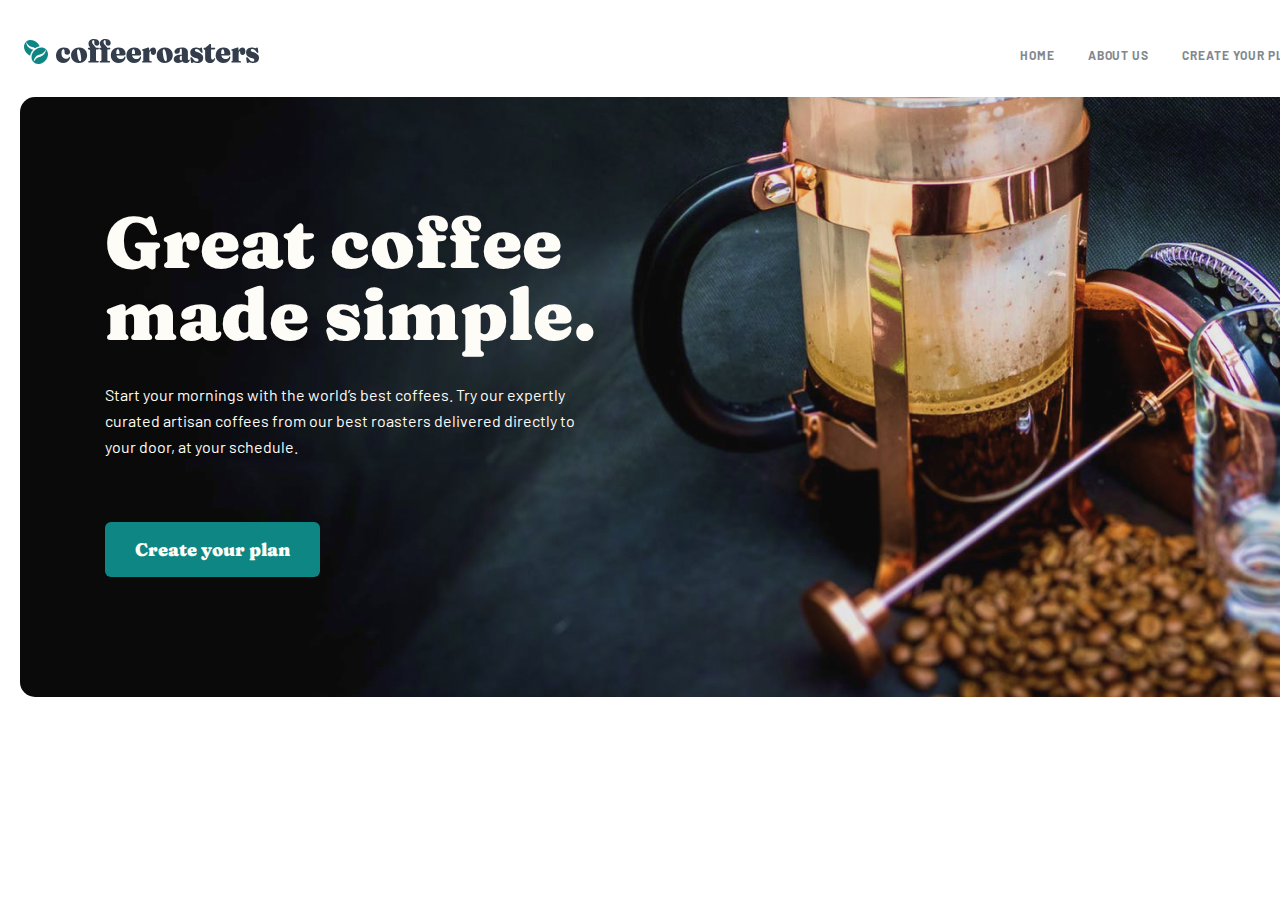
==== index.html @ bad4dcac "Initial" ====
<!DOCTYPE html>
<html lang="en">
<head>
    <meta charset="UTF-8">
    <meta name="viewport" content="width=device-width, initial-scale=1.0">
    <link rel="stylesheet" href="./css/main.css">
    <title>scss</title>
</head>
<body>
    <header>
        <div class="container">
            <div class="site-header">
                <div class="header-logo">
                    <a href="/">
                        <img src="./images/logo.svg" alt="logo">
                    </a>
                </div>
                <div class="navbar">
                    <ul class="navbar-list">
                        <li class="navbar-item">
                            <a class="navbar-link" href="#">HOME</a>
                        </li>
                        <li class="navbar-item">
                            <a class="navbar-link" href="#">ABOUT US</a>
                        </li>
                        <li class="navbar-item">
                            <a class="navbar-link" href="#">Create your plan</a>
                        </li>
                    </ul>
                </div>
            </div>
        </div>
    </header>
    <main>
        <section class="hero-section">
            <div class="container">
                <div class="hero-bg">
                    <div class="hero-content">
                        <h1>Great coffee <br>
                            made simple.</h1>
                        <p class="hero-text">Start your mornings with the world’s best coffees. Try our expertly curated artisan coffees from our best roasters delivered directly to your door, at your schedule.</p>
                        <a class="hero-link" href="#">Create your plan</a>                        
                    </div>
                </div>
            </div>
        </section>
    </main>
</body>
</html>
---- css/main.css ----
* {
  margin: 0;
  padding: 0;
  text-decoration: none;
  list-style: none;
  box-sizing: border-box;
  transition: all 0.4s;
}

@font-face {
  font-family: "Fraunces";
  src: url("../fonts/FrauncesSoft-Black.woff") format("woff"), url("../fonts/FrauncesSoft-Black.woff2") format("woff2");
  font-weight: 900;
  font-style: normal;
  font-display: swap;
}
@font-face {
  font-family: "Barlow";
  src: url("../fonts/Barlow-Regular.woff") format("woff"), url("../fonts/Barlow-Regular.woff2") format("woff2");
  font-weight: normal;
  font-style: normal;
  font-display: swap;
}
@font-face {
  font-family: "Barlow";
  src: url("../fonts/Barlow-Bold.woff") format("woff"), url("../fonts/Barlow-Bold.woff2") format("woff2");
  font-weight: bold;
  font-style: normal;
  font-display: swap;
}
body {
  font-family: "Fraunces", serif;
  font-family: "Barlow", sans-serif;
}

.visually-hidden {
  position: absolute;
  width: 1px;
  height: 1px;
  margin: -1px;
  border: 0;
  padding: 0;
  white-space: nowrap;
  -webkit-clip-path: inset(100%);
          clip-path: inset(100%);
  clip: rect(0 0 0 0);
  overflow: hidden;
}

.container {
  width: 1400px;
  margin: 0 auto;
  padding: 0 20px;
}

.site-header {
  margin-top: 30px;
  display: inline-flex;
  padding: 9px 0px 30px 4px;
  justify-content: flex-end;
  align-items: center;
  gap: 761px;
}

.navbar-list {
  display: flex;
  justify-content: center;
  align-items: flex-start;
  gap: 33px;
}

.navbar-link {
  color: #83888F;
  font-size: 12px;
  font-style: normal;
  font-weight: 700;
  line-height: 15px; /* 125% */
  letter-spacing: 0.923px;
  text-transform: uppercase;
}

.hero-bg {
  padding: 117px 0 117px 85px;
  background-image: url(../images/hero-img.jpg);
  background-repeat: no-repeat;
  background-size: cover;
  width: 1280px;
  height: 600px;
  border-radius: 15px;
}

.hero-content {
  display: flex;
  width: 493px;
  height: 255px;
  flex-direction: column;
  justify-content: center;
  align-items: flex-start;
  gap: 32px;
  flex-shrink: 0;
}

h1 {
  padding-top: 100px;
  color: #FEFCF7;
  font-family: Fraunces, serif;
  font-size: 72px;
  font-style: normal;
  font-weight: 900;
  line-height: 72px;
}

.hero-text {
  padding-bottom: 30px;
  color: #FEFCF7;
  font-family: Barlow, sans-serif;
  font-size: 16px;
  font-style: normal;
  font-weight: 400;
  line-height: 26px;
}

.hero-link {
  display: inline-block;
  padding: 15px 30px;
  color: #FEFCF7;
  text-align: center;
  font-family: Fraunces, serif;
  font-size: 18px;
  font-style: normal;
  font-weight: 900;
  line-height: 25px;
  border-radius: 6px;
  background: #0E8784;
}/*# sourceMappingURL=main.css.map */
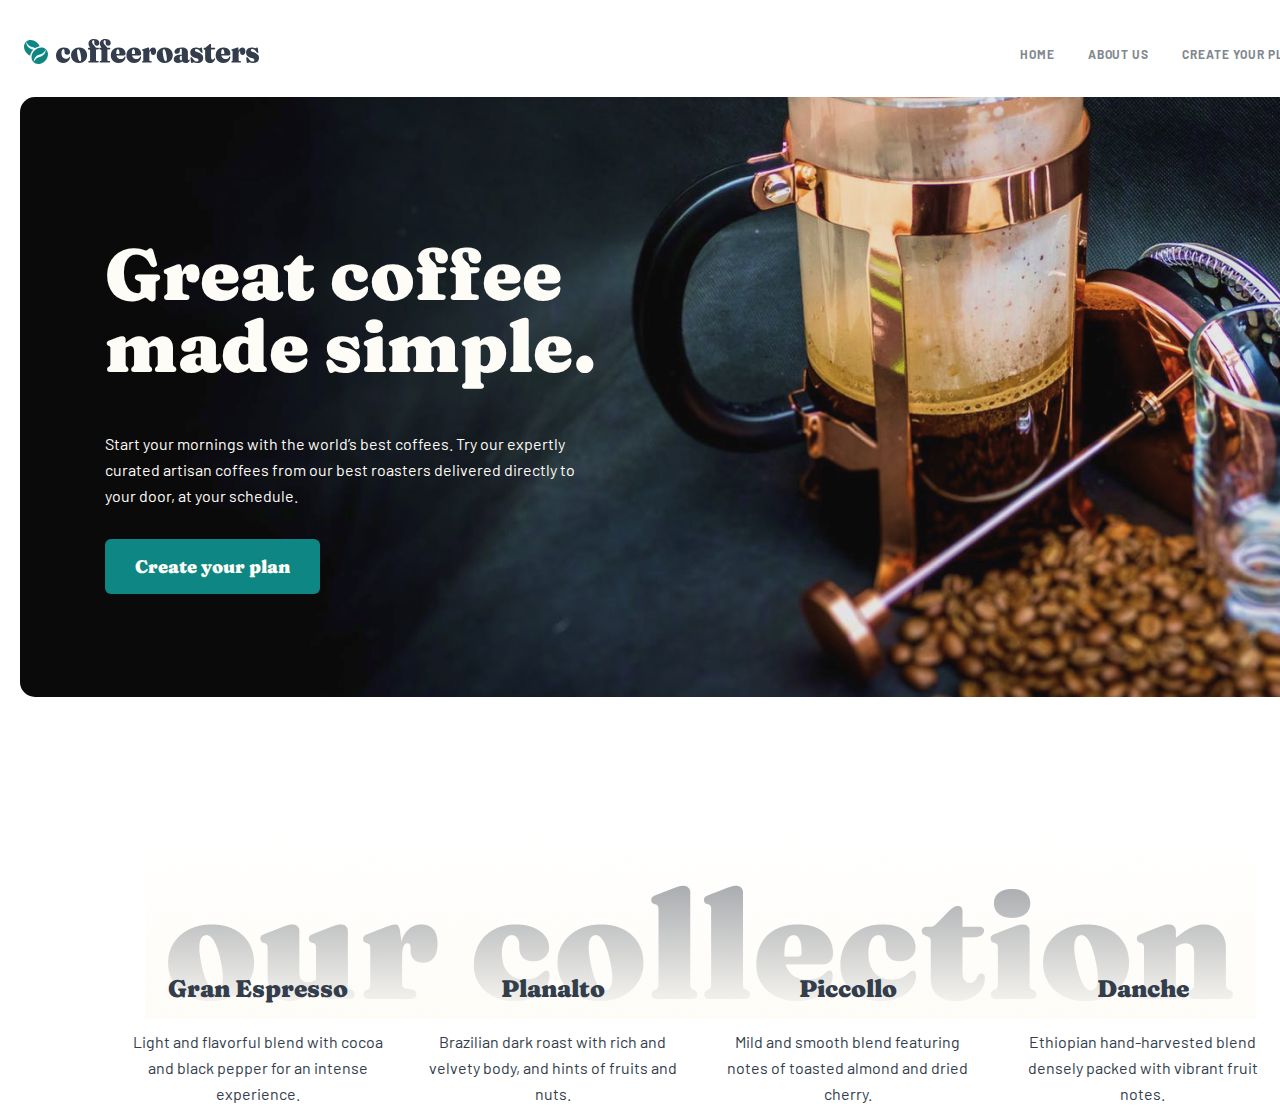
==== commit 5ddc6f2a: "add collection section" ====
--- a/index.html
+++ b/index.html
@@ -44,6 +44,42 @@
                 </div>
             </div>
         </section>
+        <section class="collection-section">
+            <div class="container">
+                <div class="collection-wrap">
+                    <ul class="collection-list">
+                        <li class="collection-item">
+                            <a class="collection-card1" href="#">
+                                <img src="./images/copy1.svg" alt="">
+                                <h3>Gran Espresso</h3>
+                                <p>Light and flavorful blend with cocoa and black pepper for an intense experience.</p>
+                            </a>
+                        </li>
+                        <li class="collection-item">
+                            <a class="collection-card1" href="#">
+                                <img src="./images/copy2.svg" alt="">
+                                <h3>Planalto</h3>
+                                <p>Brazilian dark roast with rich and velvety body, and hints of fruits and nuts.</p>
+                            </a>
+                        </li>
+                        <li class="collection-item">
+                            <a class="collection-card1" href="#">
+                                <img src="./images/copy3.svg" alt="">
+                                <h3>Piccollo</h3>
+                                <p>Mild and smooth blend featuring notes of toasted almond and dried cherry.</p>
+                            </a>
+                        </li>
+                        <li class="collection-item">
+                            <a class="collection-card1" href="#">
+                                <img src="./images/copy4.svg" alt="">
+                                <h3>Danche</h3>
+                                <p>Ethiopian hand-harvested blend densely packed with vibrant fruit notes.</p>
+                            </a>
+                        </li>
+                    </ul>
+                </div>
+            </div>
+        </section>
     </main>
 </body>
 </html>--- a/css/main.css
+++ b/css/main.css
@@ -1,135 +1 @@
-* {
-  margin: 0;
-  padding: 0;
-  text-decoration: none;
-  list-style: none;
-  box-sizing: border-box;
-  transition: all 0.4s;
-}
-
-@font-face {
-  font-family: "Fraunces";
-  src: url("../fonts/FrauncesSoft-Black.woff") format("woff"), url("../fonts/FrauncesSoft-Black.woff2") format("woff2");
-  font-weight: 900;
-  font-style: normal;
-  font-display: swap;
-}
-@font-face {
-  font-family: "Barlow";
-  src: url("../fonts/Barlow-Regular.woff") format("woff"), url("../fonts/Barlow-Regular.woff2") format("woff2");
-  font-weight: normal;
-  font-style: normal;
-  font-display: swap;
-}
-@font-face {
-  font-family: "Barlow";
-  src: url("../fonts/Barlow-Bold.woff") format("woff"), url("../fonts/Barlow-Bold.woff2") format("woff2");
-  font-weight: bold;
-  font-style: normal;
-  font-display: swap;
-}
-body {
-  font-family: "Fraunces", serif;
-  font-family: "Barlow", sans-serif;
-}
-
-.visually-hidden {
-  position: absolute;
-  width: 1px;
-  height: 1px;
-  margin: -1px;
-  border: 0;
-  padding: 0;
-  white-space: nowrap;
-  -webkit-clip-path: inset(100%);
-          clip-path: inset(100%);
-  clip: rect(0 0 0 0);
-  overflow: hidden;
-}
-
-.container {
-  width: 1400px;
-  margin: 0 auto;
-  padding: 0 20px;
-}
-
-.site-header {
-  margin-top: 30px;
-  display: inline-flex;
-  padding: 9px 0px 30px 4px;
-  justify-content: flex-end;
-  align-items: center;
-  gap: 761px;
-}
-
-.navbar-list {
-  display: flex;
-  justify-content: center;
-  align-items: flex-start;
-  gap: 33px;
-}
-
-.navbar-link {
-  color: #83888F;
-  font-size: 12px;
-  font-style: normal;
-  font-weight: 700;
-  line-height: 15px; /* 125% */
-  letter-spacing: 0.923px;
-  text-transform: uppercase;
-}
-
-.hero-bg {
-  padding: 117px 0 117px 85px;
-  background-image: url(../images/hero-img.jpg);
-  background-repeat: no-repeat;
-  background-size: cover;
-  width: 1280px;
-  height: 600px;
-  border-radius: 15px;
-}
-
-.hero-content {
-  display: flex;
-  width: 493px;
-  height: 255px;
-  flex-direction: column;
-  justify-content: center;
-  align-items: flex-start;
-  gap: 32px;
-  flex-shrink: 0;
-}
-
-h1 {
-  padding-top: 100px;
-  color: #FEFCF7;
-  font-family: Fraunces, serif;
-  font-size: 72px;
-  font-style: normal;
-  font-weight: 900;
-  line-height: 72px;
-}
-
-.hero-text {
-  padding-bottom: 30px;
-  color: #FEFCF7;
-  font-family: Barlow, sans-serif;
-  font-size: 16px;
-  font-style: normal;
-  font-weight: 400;
-  line-height: 26px;
-}
-
-.hero-link {
-  display: inline-block;
-  padding: 15px 30px;
-  color: #FEFCF7;
-  text-align: center;
-  font-family: Fraunces, serif;
-  font-size: 18px;
-  font-style: normal;
-  font-weight: 900;
-  line-height: 25px;
-  border-radius: 6px;
-  background: #0E8784;
-}/*# sourceMappingURL=main.css.map */+@font-face{font-family:"Fraunces";src:url("../fonts/FrauncesSoft-Black.woff") format("woff"),url("../fonts/FrauncesSoft-Black.woff2") format("woff2");font-weight:900;font-style:normal;font-display:swap}@font-face{font-family:"Barlow";src:url("../fonts/Barlow-Regular.woff") format("woff"),url("../fonts/Barlow-Regular.woff2") format("woff2");font-weight:normal;font-style:normal;font-display:swap}@font-face{font-family:"Barlow";src:url("../fonts/Barlow-Bold.woff") format("woff"),url("../fonts/Barlow-Bold.woff2") format("woff2");font-weight:bold;font-style:normal;font-display:swap}*{margin:0;padding:0;text-decoration:none;list-style:none;box-sizing:border-box;transition:all .4s}body{font-family:"Fraunces",serif;font-family:"Barlow",sans-serif}html{line-height:1.15;-webkit-text-size-adjust:100%}body{margin:0}main{display:block}h1{font-size:2em;margin:.67em 0}hr{box-sizing:content-box;height:0;overflow:visible}pre{font-family:monospace,monospace;font-size:1em}a{background-color:rgba(0,0,0,0)}abbr[title]{border-bottom:none;text-decoration:underline;-webkit-text-decoration:underline dotted;text-decoration:underline dotted}b,strong{font-weight:bolder}code,kbd,samp{font-family:monospace,monospace;font-size:1em}small{font-size:80%}sub,sup{font-size:75%;line-height:0;position:relative;vertical-align:baseline}sub{bottom:-0.25em}sup{top:-0.5em}img{border-style:none}button,input,optgroup,select,textarea{font-family:inherit;font-size:100%;line-height:1.15;margin:0}button,input{overflow:visible}button,select{text-transform:none}button,[type=button],[type=reset],[type=submit]{-webkit-appearance:button}button::-moz-focus-inner,[type=button]::-moz-focus-inner,[type=reset]::-moz-focus-inner,[type=submit]::-moz-focus-inner{border-style:none;padding:0}button:-moz-focusring,[type=button]:-moz-focusring,[type=reset]:-moz-focusring,[type=submit]:-moz-focusring{outline:1px dotted ButtonText}fieldset{padding:.35em .75em .625em}legend{box-sizing:border-box;color:inherit;display:table;max-width:100%;padding:0;white-space:normal}progress{vertical-align:baseline}textarea{overflow:auto}[type=checkbox],[type=radio]{box-sizing:border-box;padding:0}[type=number]::-webkit-inner-spin-button,[type=number]::-webkit-outer-spin-button{height:auto}[type=search]{-webkit-appearance:textfield;outline-offset:-2px}[type=search]::-webkit-search-decoration{-webkit-appearance:none}::-webkit-file-upload-button{-webkit-appearance:button;font:inherit}details{display:block}summary{display:list-item}template{display:none}[hidden]{display:none}.visually-hidden{position:absolute;width:1px;height:1px;margin:-1px;border:0;padding:0;white-space:nowrap;-webkit-clip-path:inset(100%);clip-path:inset(100%);clip:rect(0 0 0 0);overflow:hidden}.container{width:1400px;margin:0 auto;padding:0 20px}.site-header{margin-top:30px;display:inline-flex;padding:9px 0px 30px 4px;justify-content:flex-end;align-items:center;gap:761px}.navbar-list{display:flex;justify-content:center;align-items:flex-start;gap:33px}.navbar-link{color:#83888f;font-size:12px;font-style:normal;font-weight:700;line-height:15px;letter-spacing:.923px;text-transform:uppercase}.hero-bg{padding:117px 0 117px 85px;background-image:url(../images/hero-img.jpg);background-repeat:no-repeat;background-size:cover;width:1280px;height:600px;border-radius:15px}.hero-content{display:flex;width:493px;height:255px;flex-direction:column;justify-content:center;align-items:flex-start;flex-shrink:0}h1{padding-top:100px;color:#fefcf7;font-family:Fraunces,serif;font-size:72px;font-style:normal;font-weight:900;line-height:72px}.hero-text{padding-bottom:30px;color:#fefcf7;font-family:Barlow,sans-serif;font-size:16px;font-style:normal;font-weight:400;line-height:26px}.hero-link{display:inline-block;padding:15px 30px;color:#fefcf7;text-align:center;font-family:Fraunces,serif;font-size:18px;font-style:normal;font-weight:900;line-height:25px;border-radius:6px;background:#0e8784}.collection-wrap{margin-top:126px;background-image:url(../../images/collection-img.png);background-repeat:no-repeat;background-position:top}.collection-list{padding-top:126px;display:flex;align-items:center;justify-content:center;gap:40px}.collection-card1{display:flex;width:255px;flex-direction:column;justify-content:center;align-items:center;gap:24px}.collection-card1 h3{color:#333d4b;text-align:center;font-family:Fraunces,serif;font-size:24px;font-style:normal;font-weight:900;line-height:32px}.collection-card1 p{color:#333d4b;text-align:center;font-family:Barlow,sans-serif;font-size:16px;font-style:normal;font-weight:400;line-height:26px}/*# sourceMappingURL=main.css.map */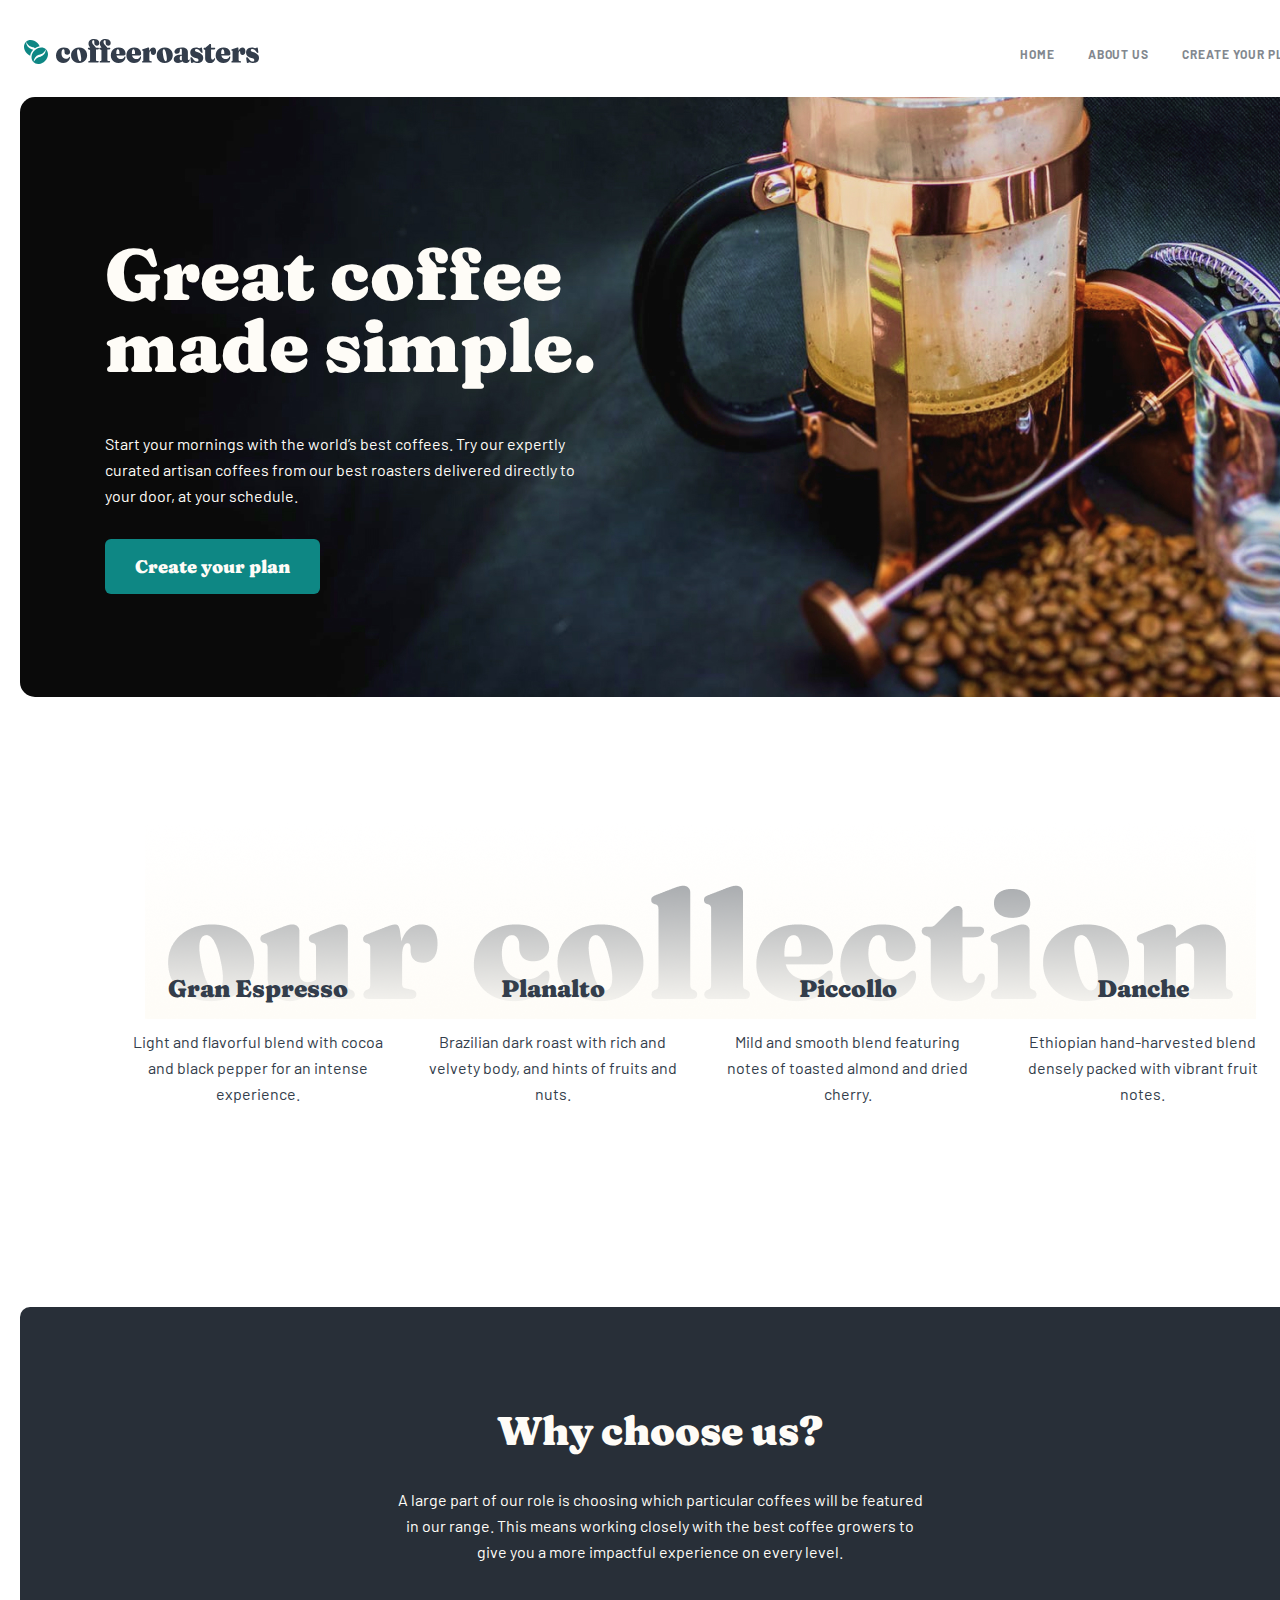
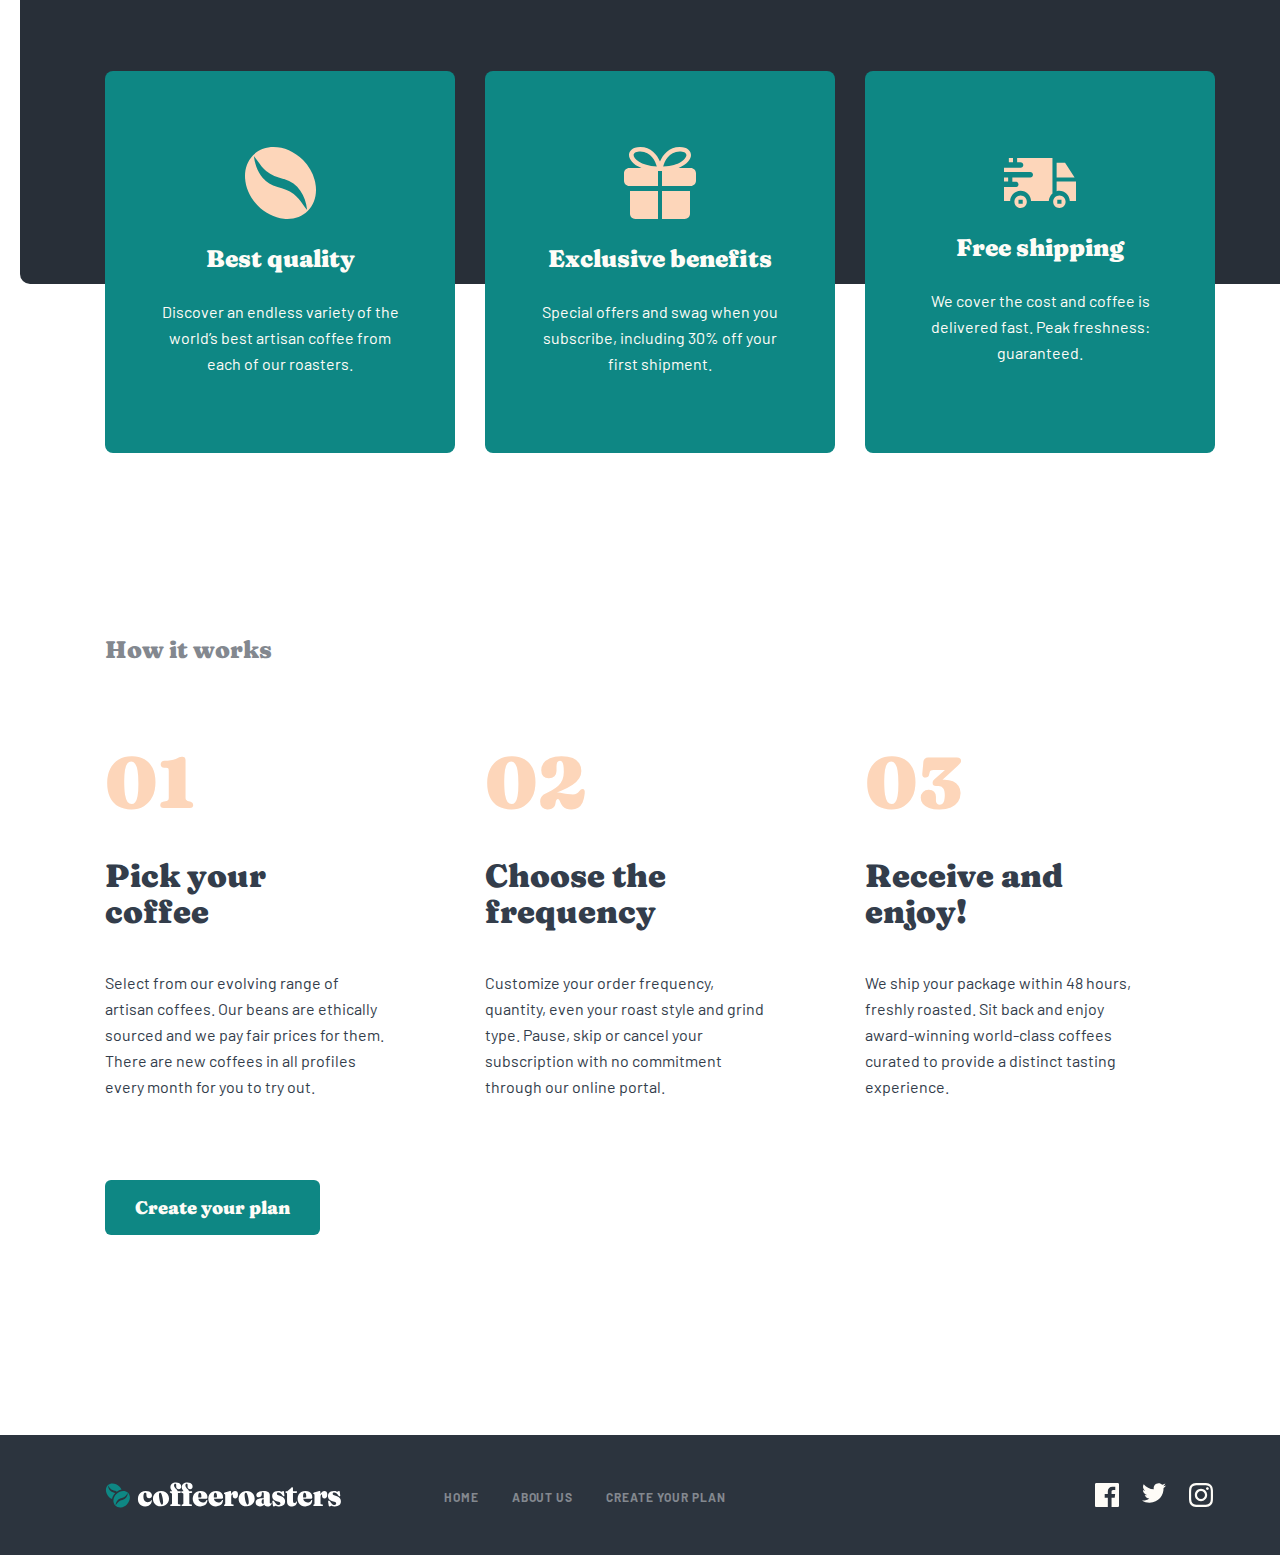
==== commit e88647f3: "project end" ====
--- a/index.html
+++ b/index.html
@@ -4,7 +4,7 @@
     <meta charset="UTF-8">
     <meta name="viewport" content="width=device-width, initial-scale=1.0">
     <link rel="stylesheet" href="./css/main.css">
-    <title>scss</title>
+    <title>Coffeeroasters</title>
 </head>
 <body>
     <header>
@@ -80,6 +80,90 @@
                 </div>
             </div>
         </section>
+        <section class="about-section">
+            <div class="container">
+                <div class="about-wrap">
+                    <div class="about-intro">
+                        <h2>Why choose us?</h2>
+                        <p>A large part of our role is choosing which particular coffees will be featured 
+                            in our range. This means working closely with the best coffee growers to give 
+                            you a more impactful experience on every level.</p>
+                    </div>
+                    <div class="about__list-wrap">
+                        <ul class="about-list">
+                            <li class="about-item1">
+                                <img class="coffee-bean" src="./images/coffee-bean.svg" alt="">
+                                <h3>Best quality</h3>
+                                <p>Discover an endless variety of the world’s best artisan coffee from each of our roasters.</p>
+                            </li>
+                            <li class="about-item2">
+                                <img class="gift" src="./images/gift.svg" alt="">
+                                <h3>Exclusive benefits</h3>
+                                <p>Special offers and swag when you subscribe, including 30% off your first shipment.</p>
+                            </li>
+                            <li class="about-item3">
+                                <img class="ship" src="./images/ship.svg" alt="">
+                                <h3>Free shipping</h3>
+                                <p>We cover the cost and coffee is delivered fast. Peak freshness: guaranteed.</p>
+                            </li>
+                        </ul>
+                    </div>
+                </div>
+            </div>
+        </section>
+        <section class="work-section">
+            <div class="container">
+                <div class="work-wrapper">
+                    <h3>How it works</h3>
+                    <ul class="work-list">
+                        <li class="work-item">
+                            <span>01</span>
+                            <h2>Pick your
+                                coffee</h2>
+                            <p>Select from our evolving range of artisan coffees. Our beans are ethically sourced and we pay fair prices for them. There are new coffees in all profiles every month for you to try out.</p>
+                        </li>
+                        <li class="work-item">
+                            <span>02</span>
+                            <h2>Choose the frequency</h2>
+                            <p>Customize your order frequency, quantity, even your roast style and grind type. Pause, skip or cancel your subscription with no commitment through our online portal.</p>
+                        </li>
+                        <li class="work-item">
+                            <span>03</span>
+                            <h2>Receive and enjoy!</h2>
+                            <p>We ship your package within 48 hours, freshly roasted. Sit back and enjoy award-winning world-class coffees curated to provide a distinct tasting experience.</p>
+                        </li>
+                    </ul>
+                    <a class="work-link" href="#">Create your plan</a>
+                </div>
+            </div>
+        </section>
     </main>
+    <footer>
+        <div class="container">
+            <div class="footer-wrapper">
+                <div class="footer__img-wrap">
+                    <a href="/">
+                        <img src="./images/logo-white.svg" alt="logo">
+                    </a>
+                </div>
+                <div class="footer__link-wrap">
+                    <a href="#">HOME</a>
+                    <a href="#">ABOUT US</a>
+                    <a href="#">Create your plan</a>
+                </div>
+                <div class="footer-social">
+                    <a href="https://facebook.com" class="facebook">
+                        <img src="./images/facebook-icon.svg" alt="facebook">
+                    </a>
+                    <a href="https://twitter.com" class="twitter">
+                        <img src="./images/twitter-icon.svg" alt="twitter">
+                    </a>
+                    <a href="https://instagram.com" class="instagram">
+                        <img src="./images/instagram-icon.svg" alt="instagram">
+                    </a>
+                </div>
+            </div>
+        </div>
+    </footer>
 </body>
 </html>--- a/css/main.css
+++ b/css/main.css
@@ -1 +1 @@
-@font-face{font-family:"Fraunces";src:url("../fonts/FrauncesSoft-Black.woff") format("woff"),url("../fonts/FrauncesSoft-Black.woff2") format("woff2");font-weight:900;font-style:normal;font-display:swap}@font-face{font-family:"Barlow";src:url("../fonts/Barlow-Regular.woff") format("woff"),url("../fonts/Barlow-Regular.woff2") format("woff2");font-weight:normal;font-style:normal;font-display:swap}@font-face{font-family:"Barlow";src:url("../fonts/Barlow-Bold.woff") format("woff"),url("../fonts/Barlow-Bold.woff2") format("woff2");font-weight:bold;font-style:normal;font-display:swap}*{margin:0;padding:0;text-decoration:none;list-style:none;box-sizing:border-box;transition:all .4s}body{font-family:"Fraunces",serif;font-family:"Barlow",sans-serif}html{line-height:1.15;-webkit-text-size-adjust:100%}body{margin:0}main{display:block}h1{font-size:2em;margin:.67em 0}hr{box-sizing:content-box;height:0;overflow:visible}pre{font-family:monospace,monospace;font-size:1em}a{background-color:rgba(0,0,0,0)}abbr[title]{border-bottom:none;text-decoration:underline;-webkit-text-decoration:underline dotted;text-decoration:underline dotted}b,strong{font-weight:bolder}code,kbd,samp{font-family:monospace,monospace;font-size:1em}small{font-size:80%}sub,sup{font-size:75%;line-height:0;position:relative;vertical-align:baseline}sub{bottom:-0.25em}sup{top:-0.5em}img{border-style:none}button,input,optgroup,select,textarea{font-family:inherit;font-size:100%;line-height:1.15;margin:0}button,input{overflow:visible}button,select{text-transform:none}button,[type=button],[type=reset],[type=submit]{-webkit-appearance:button}button::-moz-focus-inner,[type=button]::-moz-focus-inner,[type=reset]::-moz-focus-inner,[type=submit]::-moz-focus-inner{border-style:none;padding:0}button:-moz-focusring,[type=button]:-moz-focusring,[type=reset]:-moz-focusring,[type=submit]:-moz-focusring{outline:1px dotted ButtonText}fieldset{padding:.35em .75em .625em}legend{box-sizing:border-box;color:inherit;display:table;max-width:100%;padding:0;white-space:normal}progress{vertical-align:baseline}textarea{overflow:auto}[type=checkbox],[type=radio]{box-sizing:border-box;padding:0}[type=number]::-webkit-inner-spin-button,[type=number]::-webkit-outer-spin-button{height:auto}[type=search]{-webkit-appearance:textfield;outline-offset:-2px}[type=search]::-webkit-search-decoration{-webkit-appearance:none}::-webkit-file-upload-button{-webkit-appearance:button;font:inherit}details{display:block}summary{display:list-item}template{display:none}[hidden]{display:none}.visually-hidden{position:absolute;width:1px;height:1px;margin:-1px;border:0;padding:0;white-space:nowrap;-webkit-clip-path:inset(100%);clip-path:inset(100%);clip:rect(0 0 0 0);overflow:hidden}.container{width:1400px;margin:0 auto;padding:0 20px}.site-header{margin-top:30px;display:inline-flex;padding:9px 0px 30px 4px;justify-content:flex-end;align-items:center;gap:761px}.navbar-list{display:flex;justify-content:center;align-items:flex-start;gap:33px}.navbar-link{color:#83888f;font-size:12px;font-style:normal;font-weight:700;line-height:15px;letter-spacing:.923px;text-transform:uppercase}.hero-bg{padding:117px 0 117px 85px;background-image:url(../images/hero-img.jpg);background-repeat:no-repeat;background-size:cover;width:1280px;height:600px;border-radius:15px}.hero-content{display:flex;width:493px;height:255px;flex-direction:column;justify-content:center;align-items:flex-start;flex-shrink:0}h1{padding-top:100px;color:#fefcf7;font-family:Fraunces,serif;font-size:72px;font-style:normal;font-weight:900;line-height:72px}.hero-text{padding-bottom:30px;color:#fefcf7;font-family:Barlow,sans-serif;font-size:16px;font-style:normal;font-weight:400;line-height:26px}.hero-link{display:inline-block;padding:15px 30px;color:#fefcf7;text-align:center;font-family:Fraunces,serif;font-size:18px;font-style:normal;font-weight:900;line-height:25px;border-radius:6px;background:#0e8784}.collection-wrap{margin-top:126px;background-image:url(../../images/collection-img.png);background-repeat:no-repeat;background-position:top}.collection-list{padding-top:126px;display:flex;align-items:center;justify-content:center;gap:40px}.collection-card1{display:flex;width:255px;flex-direction:column;justify-content:center;align-items:center;gap:24px}.collection-card1 h3{color:#333d4b;text-align:center;font-family:Fraunces,serif;font-size:24px;font-style:normal;font-weight:900;line-height:32px}.collection-card1 p{color:#333d4b;text-align:center;font-family:Barlow,sans-serif;font-size:16px;font-style:normal;font-weight:400;line-height:26px}/*# sourceMappingURL=main.css.map */+@font-face{font-family:"Fraunces";src:url("../fonts/FrauncesSoft-Black.woff") format("woff"),url("../fonts/FrauncesSoft-Black.woff2") format("woff2");font-weight:900;font-style:normal;font-display:swap}@font-face{font-family:"Barlow";src:url("../fonts/Barlow-Regular.woff") format("woff"),url("../fonts/Barlow-Regular.woff2") format("woff2");font-weight:normal;font-style:normal;font-display:swap}@font-face{font-family:"Barlow";src:url("../fonts/Barlow-Bold.woff") format("woff"),url("../fonts/Barlow-Bold.woff2") format("woff2");font-weight:bold;font-style:normal;font-display:swap}*{margin:0;padding:0;text-decoration:none;list-style:none;box-sizing:border-box;transition:all .4s}body{font-family:"Fraunces",serif;font-family:"Barlow",sans-serif}html{line-height:1.15;-webkit-text-size-adjust:100%}body{margin:0}main{display:block}h1{font-size:2em;margin:.67em 0}hr{box-sizing:content-box;height:0;overflow:visible}pre{font-family:monospace,monospace;font-size:1em}a{background-color:rgba(0,0,0,0)}abbr[title]{border-bottom:none;text-decoration:underline;-webkit-text-decoration:underline dotted;text-decoration:underline dotted}b,strong{font-weight:bolder}code,kbd,samp{font-family:monospace,monospace;font-size:1em}small{font-size:80%}sub,sup{font-size:75%;line-height:0;position:relative;vertical-align:baseline}sub{bottom:-0.25em}sup{top:-0.5em}img{border-style:none}button,input,optgroup,select,textarea{font-family:inherit;font-size:100%;line-height:1.15;margin:0}button,input{overflow:visible}button,select{text-transform:none}button,[type=button],[type=reset],[type=submit]{-webkit-appearance:button}button::-moz-focus-inner,[type=button]::-moz-focus-inner,[type=reset]::-moz-focus-inner,[type=submit]::-moz-focus-inner{border-style:none;padding:0}button:-moz-focusring,[type=button]:-moz-focusring,[type=reset]:-moz-focusring,[type=submit]:-moz-focusring{outline:1px dotted ButtonText}fieldset{padding:.35em .75em .625em}legend{box-sizing:border-box;color:inherit;display:table;max-width:100%;padding:0;white-space:normal}progress{vertical-align:baseline}textarea{overflow:auto}[type=checkbox],[type=radio]{box-sizing:border-box;padding:0}[type=number]::-webkit-inner-spin-button,[type=number]::-webkit-outer-spin-button{height:auto}[type=search]{-webkit-appearance:textfield;outline-offset:-2px}[type=search]::-webkit-search-decoration{-webkit-appearance:none}::-webkit-file-upload-button{-webkit-appearance:button;font:inherit}details{display:block}summary{display:list-item}template{display:none}[hidden]{display:none}.visually-hidden{position:absolute;width:1px;height:1px;margin:-1px;border:0;padding:0;white-space:nowrap;-webkit-clip-path:inset(100%);clip-path:inset(100%);clip:rect(0 0 0 0);overflow:hidden}.container{width:1400px;margin:0 auto;padding:0 20px}.site-header{margin-top:30px;display:inline-flex;padding:9px 0px 30px 4px;justify-content:flex-end;align-items:center;gap:761px}.navbar-list{display:flex;justify-content:center;align-items:flex-start;gap:33px}.navbar-link{color:#83888f;font-size:12px;font-style:normal;font-weight:700;line-height:15px;letter-spacing:.923px;text-transform:uppercase}.navbar-link:hover{color:#000}.hero-bg{padding:117px 0 117px 85px;background-image:url(../images/hero-img.jpg);background-repeat:no-repeat;background-size:cover;width:1280px;height:600px;border-radius:15px}.hero-content{display:flex;width:493px;height:255px;flex-direction:column;justify-content:center;align-items:flex-start;flex-shrink:0}h1{padding-top:100px;color:#fefcf7;font-family:Fraunces,serif;font-size:72px;font-style:normal;font-weight:900;line-height:72px}.hero-text{padding-bottom:30px;color:#fefcf7;font-family:Barlow,sans-serif;font-size:16px;font-style:normal;font-weight:400;line-height:26px}.hero-link{display:inline-block;padding:15px 30px;color:#fefcf7;text-align:center;font-family:Fraunces,serif;font-size:18px;font-style:normal;font-weight:900;line-height:25px;border-radius:6px;background:#0e8784}.hero-link:hover{border-radius:6px;background:#66d2cf}footer{height:120px;background:#2c343e}.footer-wrapper{display:flex;align-items:center;padding-top:47px;padding-left:85px}.footer__img-wrap{display:inline-block}.footer__link-wrap{padding-left:103px;display:flex;justify-content:center;align-items:flex-start;gap:33px}.footer__link-wrap a{color:#83888f;font-family:Barlow,sans-serif;font-size:12px;font-style:normal;font-weight:700;line-height:15px;letter-spacing:.923px;text-transform:uppercase}.footer__link-wrap a:hover{color:#000}.footer-social{display:flex;gap:23px;padding-left:369px;transition:filter 2s}.collection-wrap{margin-top:126px;background-image:url(../../images/collection-img.png);background-repeat:no-repeat;background-position:top}.collection-list{padding-top:126px;display:flex;align-items:center;justify-content:center;gap:40px}.collection-card1{display:flex;width:255px;flex-direction:column;justify-content:center;align-items:center;gap:24px}.collection-card1 h3{color:#333d4b;text-align:center;font-family:Fraunces,serif;font-size:24px;font-style:normal;font-weight:900;line-height:32px}.collection-card1 p{color:#333d4b;text-align:center;font-family:Barlow,sans-serif;font-size:16px;font-style:normal;font-weight:400;line-height:26px}.about-wrap{width:1280px;height:577px;margin-top:200px;margin-bottom:350px;position:relative;background-color:#282f38;border-radius:10px}.about-intro{padding-top:100px;display:flex;width:540px;flex-direction:column;justify-content:center;align-items:center;gap:32px;margin:0 auto}.about-intro h2{color:#fefcf7;text-align:center;font-family:Fraunces,serif;font-size:40px;font-style:normal;font-weight:900;line-height:48px}.about-intro p{color:#fefcf7;text-align:center;font-family:Barlow,sans-serif;font-size:16px;font-style:normal;font-weight:400;line-height:26px}.about-list{display:flex;align-items:center}.about-list h3{color:#fefcf7;text-align:center;font-family:Fraunces,serif;font-size:24px;font-style:normal;font-weight:900;line-height:32px}.about-list p{width:255px;color:#fefcf7;text-align:center;font-family:Barlow,sans-serif;font-size:16px;font-style:normal;font-weight:400;line-height:26px}.about-item1{display:flex;width:350px;height:382px;flex-direction:column;justify-content:center;align-items:center;text-align:center;gap:24px;position:absolute;left:85px;top:63%;border-radius:8px;background:#0e8784;transition:transform 1.5s}.about-item1:hover{border-radius:8px;background:#fdd6ba;transform:rotateY(360deg)}.about-item1:hover .coffee-bean{filter:brightness(80%) sepia(100%) hue-rotate(130deg)}.about-item2{display:flex;width:350px;height:382px;flex-direction:column;justify-content:center;align-items:center;text-align:center;gap:24px;position:absolute;left:465px;top:63%;border-radius:8px;background:#0e8784;transition:transform 1.5s}.about-item2:hover{border-radius:8px;background:#fdd6ba;transform:rotateY(360deg)}.about-item2:hover .gift{filter:brightness(80%) sepia(100%) hue-rotate(130deg)}.about-item3{display:flex;width:350px;height:382px;flex-direction:column;justify-content:center;align-items:center;text-align:center;gap:24px;position:absolute;left:845px;top:63%;border-radius:8px;background:#0e8784;transition:transform 1.5s}.about-item3:hover{border-radius:8px;background:#fdd6ba;transform:rotateY(360deg)}.about-item3:hover .ship{filter:brightness(80%) sepia(100%) hue-rotate(130deg)}.work-wrapper{padding-left:85px;display:flex;width:1045px;flex-direction:column;justify-content:center;align-items:flex-start;gap:80px}.work-wrapper h3{color:#83888f;font-family:Fraunces,serif;font-size:24px;font-style:normal;font-weight:900;line-height:32px}.work-list{display:flex;align-items:center;gap:95px}.work-item{width:285px;display:flex;flex-direction:column;align-items:flex-start;gap:40px}.work-item span{color:#fdd6ba;font-family:Fraunces,serif;font-size:72px;font-style:normal;font-weight:900;line-height:72px}.work-item h2{width:255px;color:#333d4b;font-family:Fraunces,serif;font-size:32px;font-style:normal;font-weight:900;line-height:36px}.work-item p{color:#333d4b;font-family:Barlow,sans-serif;font-size:16px;font-style:normal;font-weight:400;line-height:26px}.work-link{margin-bottom:200px;padding:15px 30px;color:#fefcf7;text-align:center;font-family:Fraunces,serif;font-size:18px;font-style:normal;font-weight:900;line-height:25px;border-radius:6px;background:#0e8784}.work-link:hover{border-radius:6px;background:#66d2cf}/*# sourceMappingURL=main.css.map */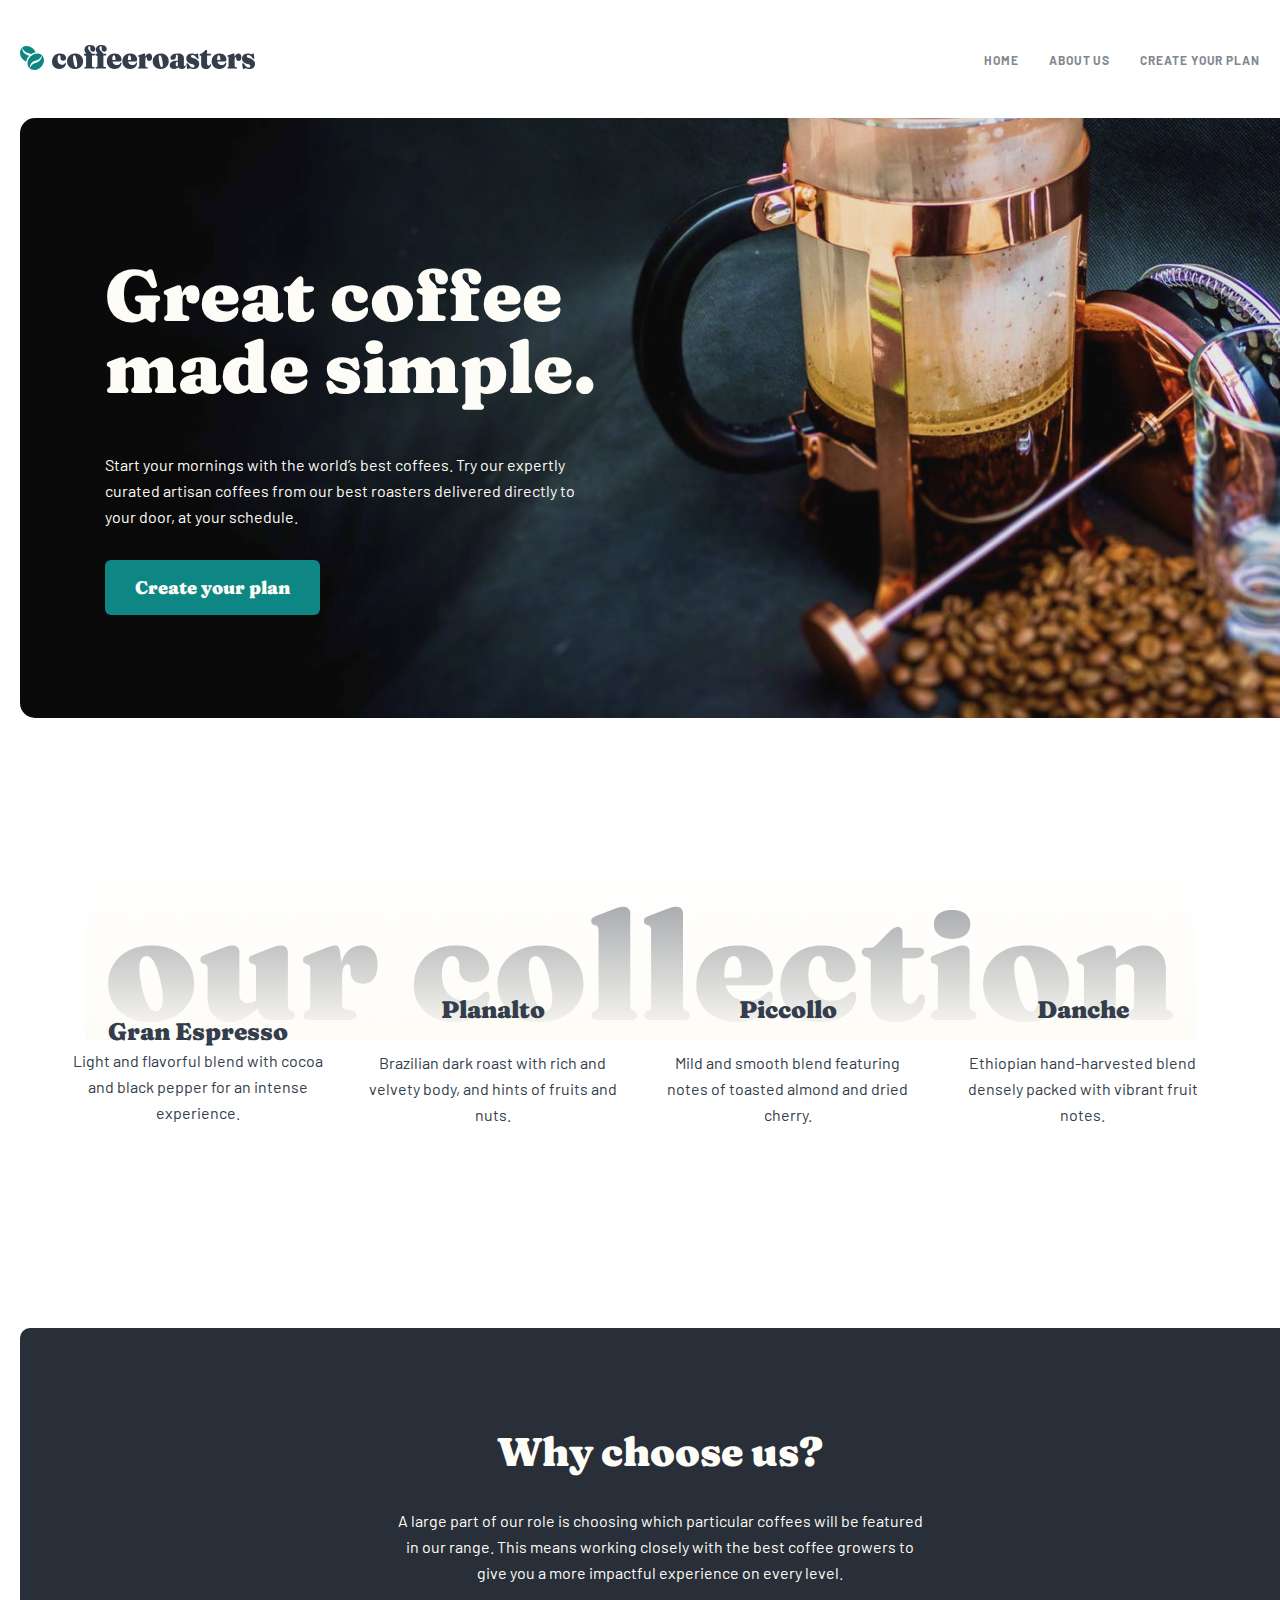
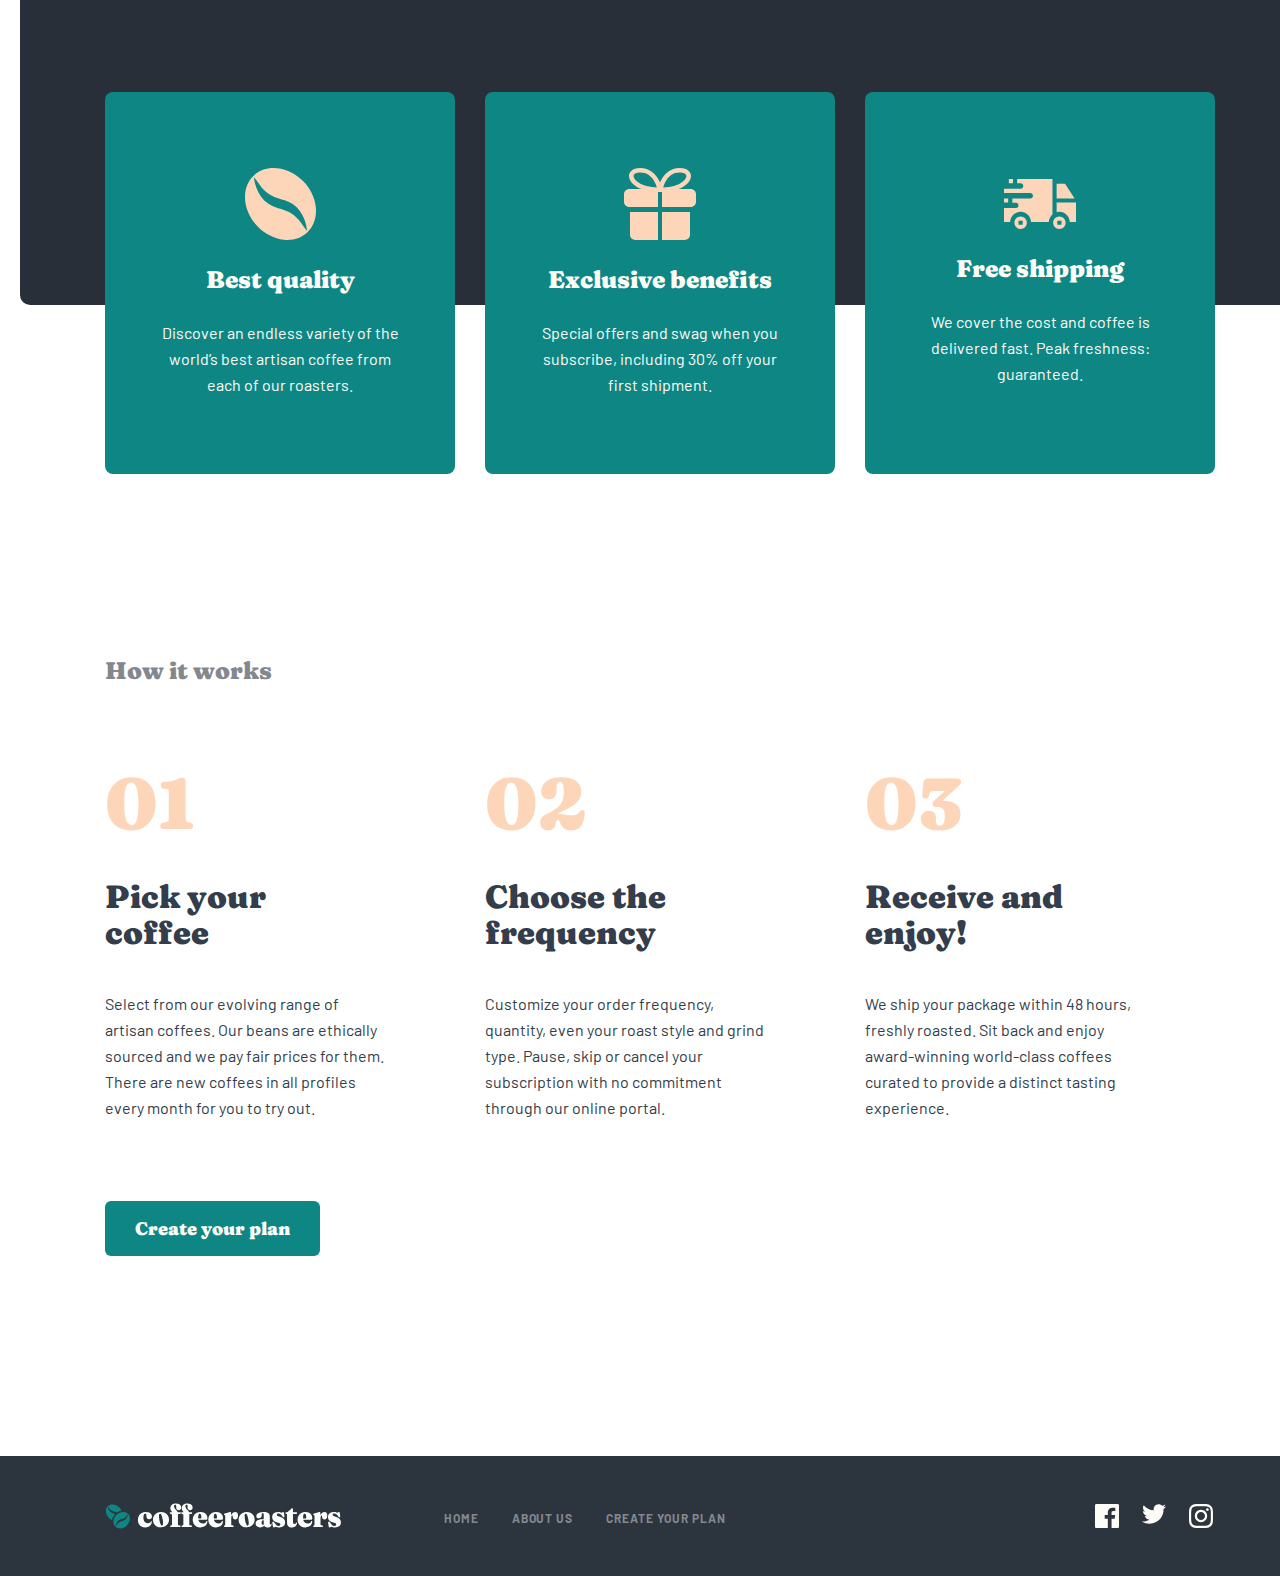
==== commit bb530335: "add mediaquary" ====
--- a/index.html
+++ b/index.html
@@ -21,13 +21,17 @@
                             <a class="navbar-link" href="#">HOME</a>
                         </li>
                         <li class="navbar-item">
-                            <a class="navbar-link" href="#">ABOUT US</a>
+                            <a class="navbar-link" href="about.html">ABOUT US</a>
                         </li>
                         <li class="navbar-item">
                             <a class="navbar-link" href="#">Create your plan</a>
                         </li>
                     </ul>
-                </div>
+                    <div class="menu-toggle" id="mobile-menu">
+                        <span class="bar"></span>
+                        <span class="bar"></span>
+                        <span class="bar"></span>
+                    </div>
             </div>
         </div>
     </header>
@@ -50,9 +54,13 @@
                     <ul class="collection-list">
                         <li class="collection-item">
                             <a class="collection-card1" href="#">
-                                <img src="./images/copy1.svg" alt="">
-                                <h3>Gran Espresso</h3>
-                                <p>Light and flavorful blend with cocoa and black pepper for an intense experience.</p>
+                                <div class="collection-img">
+                                    <img src="./images/copy1.svg" alt="">
+                                </div>
+                                <div class="collection-content">
+                                    <h3>Gran Espresso</h3>
+                                    <p>Light and flavorful blend with cocoa and black pepper for an intense experience.</p>
+                                </div>
                             </a>
                         </li>
                         <li class="collection-item">
--- a/css/main.css
+++ b/css/main.css
@@ -1 +1 @@
-@font-face{font-family:"Fraunces";src:url("../fonts/FrauncesSoft-Black.woff") format("woff"),url("../fonts/FrauncesSoft-Black.woff2") format("woff2");font-weight:900;font-style:normal;font-display:swap}@font-face{font-family:"Barlow";src:url("../fonts/Barlow-Regular.woff") format("woff"),url("../fonts/Barlow-Regular.woff2") format("woff2");font-weight:normal;font-style:normal;font-display:swap}@font-face{font-family:"Barlow";src:url("../fonts/Barlow-Bold.woff") format("woff"),url("../fonts/Barlow-Bold.woff2") format("woff2");font-weight:bold;font-style:normal;font-display:swap}*{margin:0;padding:0;text-decoration:none;list-style:none;box-sizing:border-box;transition:all .4s}body{font-family:"Fraunces",serif;font-family:"Barlow",sans-serif}html{line-height:1.15;-webkit-text-size-adjust:100%}body{margin:0}main{display:block}h1{font-size:2em;margin:.67em 0}hr{box-sizing:content-box;height:0;overflow:visible}pre{font-family:monospace,monospace;font-size:1em}a{background-color:rgba(0,0,0,0)}abbr[title]{border-bottom:none;text-decoration:underline;-webkit-text-decoration:underline dotted;text-decoration:underline dotted}b,strong{font-weight:bolder}code,kbd,samp{font-family:monospace,monospace;font-size:1em}small{font-size:80%}sub,sup{font-size:75%;line-height:0;position:relative;vertical-align:baseline}sub{bottom:-0.25em}sup{top:-0.5em}img{border-style:none}button,input,optgroup,select,textarea{font-family:inherit;font-size:100%;line-height:1.15;margin:0}button,input{overflow:visible}button,select{text-transform:none}button,[type=button],[type=reset],[type=submit]{-webkit-appearance:button}button::-moz-focus-inner,[type=button]::-moz-focus-inner,[type=reset]::-moz-focus-inner,[type=submit]::-moz-focus-inner{border-style:none;padding:0}button:-moz-focusring,[type=button]:-moz-focusring,[type=reset]:-moz-focusring,[type=submit]:-moz-focusring{outline:1px dotted ButtonText}fieldset{padding:.35em .75em .625em}legend{box-sizing:border-box;color:inherit;display:table;max-width:100%;padding:0;white-space:normal}progress{vertical-align:baseline}textarea{overflow:auto}[type=checkbox],[type=radio]{box-sizing:border-box;padding:0}[type=number]::-webkit-inner-spin-button,[type=number]::-webkit-outer-spin-button{height:auto}[type=search]{-webkit-appearance:textfield;outline-offset:-2px}[type=search]::-webkit-search-decoration{-webkit-appearance:none}::-webkit-file-upload-button{-webkit-appearance:button;font:inherit}details{display:block}summary{display:list-item}template{display:none}[hidden]{display:none}.visually-hidden{position:absolute;width:1px;height:1px;margin:-1px;border:0;padding:0;white-space:nowrap;-webkit-clip-path:inset(100%);clip-path:inset(100%);clip:rect(0 0 0 0);overflow:hidden}.container{width:1400px;margin:0 auto;padding:0 20px}.site-header{margin-top:30px;display:inline-flex;padding:9px 0px 30px 4px;justify-content:flex-end;align-items:center;gap:761px}.navbar-list{display:flex;justify-content:center;align-items:flex-start;gap:33px}.navbar-link{color:#83888f;font-size:12px;font-style:normal;font-weight:700;line-height:15px;letter-spacing:.923px;text-transform:uppercase}.navbar-link:hover{color:#000}.hero-bg{padding:117px 0 117px 85px;background-image:url(../images/hero-img.jpg);background-repeat:no-repeat;background-size:cover;width:1280px;height:600px;border-radius:15px}.hero-content{display:flex;width:493px;height:255px;flex-direction:column;justify-content:center;align-items:flex-start;flex-shrink:0}h1{padding-top:100px;color:#fefcf7;font-family:Fraunces,serif;font-size:72px;font-style:normal;font-weight:900;line-height:72px}.hero-text{padding-bottom:30px;color:#fefcf7;font-family:Barlow,sans-serif;font-size:16px;font-style:normal;font-weight:400;line-height:26px}.hero-link{display:inline-block;padding:15px 30px;color:#fefcf7;text-align:center;font-family:Fraunces,serif;font-size:18px;font-style:normal;font-weight:900;line-height:25px;border-radius:6px;background:#0e8784}.hero-link:hover{border-radius:6px;background:#66d2cf}footer{height:120px;background:#2c343e}.footer-wrapper{display:flex;align-items:center;padding-top:47px;padding-left:85px}.footer__img-wrap{display:inline-block}.footer__link-wrap{padding-left:103px;display:flex;justify-content:center;align-items:flex-start;gap:33px}.footer__link-wrap a{color:#83888f;font-family:Barlow,sans-serif;font-size:12px;font-style:normal;font-weight:700;line-height:15px;letter-spacing:.923px;text-transform:uppercase}.footer__link-wrap a:hover{color:#000}.footer-social{display:flex;gap:23px;padding-left:369px;transition:filter 2s}.collection-wrap{margin-top:126px;background-image:url(../../images/collection-img.png);background-repeat:no-repeat;background-position:top}.collection-list{padding-top:126px;display:flex;align-items:center;justify-content:center;gap:40px}.collection-card1{display:flex;width:255px;flex-direction:column;justify-content:center;align-items:center;gap:24px}.collection-card1 h3{color:#333d4b;text-align:center;font-family:Fraunces,serif;font-size:24px;font-style:normal;font-weight:900;line-height:32px}.collection-card1 p{color:#333d4b;text-align:center;font-family:Barlow,sans-serif;font-size:16px;font-style:normal;font-weight:400;line-height:26px}.about-wrap{width:1280px;height:577px;margin-top:200px;margin-bottom:350px;position:relative;background-color:#282f38;border-radius:10px}.about-intro{padding-top:100px;display:flex;width:540px;flex-direction:column;justify-content:center;align-items:center;gap:32px;margin:0 auto}.about-intro h2{color:#fefcf7;text-align:center;font-family:Fraunces,serif;font-size:40px;font-style:normal;font-weight:900;line-height:48px}.about-intro p{color:#fefcf7;text-align:center;font-family:Barlow,sans-serif;font-size:16px;font-style:normal;font-weight:400;line-height:26px}.about-list{display:flex;align-items:center}.about-list h3{color:#fefcf7;text-align:center;font-family:Fraunces,serif;font-size:24px;font-style:normal;font-weight:900;line-height:32px}.about-list p{width:255px;color:#fefcf7;text-align:center;font-family:Barlow,sans-serif;font-size:16px;font-style:normal;font-weight:400;line-height:26px}.about-item1{display:flex;width:350px;height:382px;flex-direction:column;justify-content:center;align-items:center;text-align:center;gap:24px;position:absolute;left:85px;top:63%;border-radius:8px;background:#0e8784;transition:transform 1.5s}.about-item1:hover{border-radius:8px;background:#fdd6ba;transform:rotateY(360deg)}.about-item1:hover .coffee-bean{filter:brightness(80%) sepia(100%) hue-rotate(130deg)}.about-item2{display:flex;width:350px;height:382px;flex-direction:column;justify-content:center;align-items:center;text-align:center;gap:24px;position:absolute;left:465px;top:63%;border-radius:8px;background:#0e8784;transition:transform 1.5s}.about-item2:hover{border-radius:8px;background:#fdd6ba;transform:rotateY(360deg)}.about-item2:hover .gift{filter:brightness(80%) sepia(100%) hue-rotate(130deg)}.about-item3{display:flex;width:350px;height:382px;flex-direction:column;justify-content:center;align-items:center;text-align:center;gap:24px;position:absolute;left:845px;top:63%;border-radius:8px;background:#0e8784;transition:transform 1.5s}.about-item3:hover{border-radius:8px;background:#fdd6ba;transform:rotateY(360deg)}.about-item3:hover .ship{filter:brightness(80%) sepia(100%) hue-rotate(130deg)}.work-wrapper{padding-left:85px;display:flex;width:1045px;flex-direction:column;justify-content:center;align-items:flex-start;gap:80px}.work-wrapper h3{color:#83888f;font-family:Fraunces,serif;font-size:24px;font-style:normal;font-weight:900;line-height:32px}.work-list{display:flex;align-items:center;gap:95px}.work-item{width:285px;display:flex;flex-direction:column;align-items:flex-start;gap:40px}.work-item span{color:#fdd6ba;font-family:Fraunces,serif;font-size:72px;font-style:normal;font-weight:900;line-height:72px}.work-item h2{width:255px;color:#333d4b;font-family:Fraunces,serif;font-size:32px;font-style:normal;font-weight:900;line-height:36px}.work-item p{color:#333d4b;font-family:Barlow,sans-serif;font-size:16px;font-style:normal;font-weight:400;line-height:26px}.work-link{margin-bottom:200px;padding:15px 30px;color:#fefcf7;text-align:center;font-family:Fraunces,serif;font-size:18px;font-style:normal;font-weight:900;line-height:25px;border-radius:6px;background:#0e8784}.work-link:hover{border-radius:6px;background:#66d2cf}/*# sourceMappingURL=main.css.map */+@font-face{font-family:"Fraunces";src:url("../fonts/FrauncesSoft-Black.woff") format("woff"),url("../fonts/FrauncesSoft-Black.woff2") format("woff2");font-weight:900;font-style:normal;font-display:swap}@font-face{font-family:"Barlow";src:url("../fonts/Barlow-Regular.woff") format("woff"),url("../fonts/Barlow-Regular.woff2") format("woff2");font-weight:normal;font-style:normal;font-display:swap}@font-face{font-family:"Barlow";src:url("../fonts/Barlow-Bold.woff") format("woff"),url("../fonts/Barlow-Bold.woff2") format("woff2");font-weight:bold;font-style:normal;font-display:swap}*{margin:0;padding:0;text-decoration:none;list-style:none;box-sizing:border-box;transition:all .4s}body{font-family:"Fraunces",serif;font-family:"Barlow",sans-serif}html{line-height:1.15;-webkit-text-size-adjust:100%}body{margin:0}main{display:block}h1{font-size:2em;margin:.67em 0}hr{box-sizing:content-box;height:0;overflow:visible}pre{font-family:monospace,monospace;font-size:1em}a{background-color:rgba(0,0,0,0)}abbr[title]{border-bottom:none;text-decoration:underline;-webkit-text-decoration:underline dotted;text-decoration:underline dotted}b,strong{font-weight:bolder}code,kbd,samp{font-family:monospace,monospace;font-size:1em}small{font-size:80%}sub,sup{font-size:75%;line-height:0;position:relative;vertical-align:baseline}sub{bottom:-0.25em}sup{top:-0.5em}img{border-style:none}button,input,optgroup,select,textarea{font-family:inherit;font-size:100%;line-height:1.15;margin:0}button,input{overflow:visible}button,select{text-transform:none}button,[type=button],[type=reset],[type=submit]{-webkit-appearance:button}button::-moz-focus-inner,[type=button]::-moz-focus-inner,[type=reset]::-moz-focus-inner,[type=submit]::-moz-focus-inner{border-style:none;padding:0}button:-moz-focusring,[type=button]:-moz-focusring,[type=reset]:-moz-focusring,[type=submit]:-moz-focusring{outline:1px dotted ButtonText}fieldset{padding:.35em .75em .625em}legend{box-sizing:border-box;color:inherit;display:table;max-width:100%;padding:0;white-space:normal}progress{vertical-align:baseline}textarea{overflow:auto}[type=checkbox],[type=radio]{box-sizing:border-box;padding:0}[type=number]::-webkit-inner-spin-button,[type=number]::-webkit-outer-spin-button{height:auto}[type=search]{-webkit-appearance:textfield;outline-offset:-2px}[type=search]::-webkit-search-decoration{-webkit-appearance:none}::-webkit-file-upload-button{-webkit-appearance:button;font:inherit}details{display:block}summary{display:list-item}template{display:none}[hidden]{display:none}.visually-hidden{position:absolute;width:1px;height:1px;margin:-1px;border:0;padding:0;white-space:nowrap;-webkit-clip-path:inset(100%);clip-path:inset(100%);clip:rect(0 0 0 0);overflow:hidden}.container{width:1320px;margin:0 auto;padding:0 20px}.site-header{max-width:100%;padding:45px 0;display:flex;align-items:center;justify-content:space-between}.menu-toggle{cursor:pointer;display:none}.bar{display:block;width:25px;height:3px;background-color:#000;margin:5px 0}.navbar-list{display:flex;align-items:center;gap:30px}.navbar-link{color:#83888f;font-size:12px;font-style:normal;font-weight:700;line-height:15px;letter-spacing:.923px;text-transform:uppercase}.navbar-link:hover{color:#000}@media only screen and (max-width: 990px){.navbar-list{max-width:100%}}.hero-bg{padding:117px 0 117px 85px;background-image:url(../images/hero-img.jpg);background-repeat:no-repeat;background-size:cover;width:1280px;height:600px;border-radius:15px}.hero-content{display:flex;width:493px;height:255px;flex-direction:column;justify-content:center;align-items:flex-start;flex-shrink:0}h1{padding-top:100px;color:#fefcf7;font-family:Fraunces,serif;font-size:72px;font-style:normal;font-weight:900;line-height:72px}.hero-text{padding-bottom:30px;color:#fefcf7;font-family:Barlow,sans-serif;font-size:16px;font-style:normal;font-weight:400;line-height:26px}.hero-link{display:inline-block;padding:15px 30px;color:#fefcf7;text-align:center;font-family:Fraunces,serif;font-size:18px;font-style:normal;font-weight:900;line-height:25px;border-radius:6px;background:#0e8784}.hero-link:hover{border-radius:6px;background:#66d2cf}footer{height:120px;background:#2c343e}.footer-wrapper{display:flex;align-items:center;padding-top:47px;padding-left:85px}.footer__img-wrap{display:inline-block}.footer__link-wrap{padding-left:103px;display:flex;justify-content:center;align-items:flex-start;gap:33px}.footer__link-wrap a{color:#83888f;font-family:Barlow,sans-serif;font-size:12px;font-style:normal;font-weight:700;line-height:15px;letter-spacing:.923px;text-transform:uppercase}.footer__link-wrap a:hover{color:#000}.footer-social{display:flex;gap:23px;padding-left:369px;transition:filter 2s}.collection-wrap{margin-top:126px;background-image:url(../../images/collection-img.png);background-repeat:no-repeat;background-position:top}.collection-list{padding-top:126px;display:flex;align-items:center;justify-content:center;gap:40px}.collection-card1{display:flex;width:255px;flex-direction:column;justify-content:center;align-items:center;gap:24px}.collection-card1 h3{color:#333d4b;text-align:center;font-family:Fraunces,serif;font-size:24px;font-style:normal;font-weight:900;line-height:32px}.collection-card1 p{color:#333d4b;text-align:center;font-family:Barlow,sans-serif;font-size:16px;font-style:normal;font-weight:400;line-height:26px}.about-wrap{width:1280px;height:577px;margin-top:200px;margin-bottom:350px;position:relative;background-color:#282f38;border-radius:10px}.about-intro{padding-top:100px;display:flex;width:540px;flex-direction:column;justify-content:center;align-items:center;gap:32px;margin:0 auto}.about-intro h2{color:#fefcf7;text-align:center;font-family:Fraunces,serif;font-size:40px;font-style:normal;font-weight:900;line-height:48px}.about-intro p{color:#fefcf7;text-align:center;font-family:Barlow,sans-serif;font-size:16px;font-style:normal;font-weight:400;line-height:26px}.about-list{display:flex;align-items:center}.about-list h3{color:#fefcf7;text-align:center;font-family:Fraunces,serif;font-size:24px;font-style:normal;font-weight:900;line-height:32px}.about-list p{width:255px;color:#fefcf7;text-align:center;font-family:Barlow,sans-serif;font-size:16px;font-style:normal;font-weight:400;line-height:26px}.about-item1{display:flex;width:350px;height:382px;flex-direction:column;justify-content:center;align-items:center;text-align:center;gap:24px;position:absolute;left:85px;top:63%;border-radius:8px;background:#0e8784;transition:transform 1.5s}.about-item1:hover{border-radius:8px;background:#fdd6ba;transform:rotateY(360deg)}.about-item1:hover .coffee-bean{filter:brightness(80%) sepia(100%) hue-rotate(130deg)}.about-item2{display:flex;width:350px;height:382px;flex-direction:column;justify-content:center;align-items:center;text-align:center;gap:24px;position:absolute;left:465px;top:63%;border-radius:8px;background:#0e8784;transition:transform 1.5s}.about-item2:hover{border-radius:8px;background:#fdd6ba;transform:rotateY(360deg)}.about-item2:hover .gift{filter:brightness(80%) sepia(100%) hue-rotate(130deg)}.about-item3{display:flex;width:350px;height:382px;flex-direction:column;justify-content:center;align-items:center;text-align:center;gap:24px;position:absolute;left:845px;top:63%;border-radius:8px;background:#0e8784;transition:transform 1.5s}.about-item3:hover{border-radius:8px;background:#fdd6ba;transform:rotateY(360deg)}.about-item3:hover .ship{filter:brightness(80%) sepia(100%) hue-rotate(130deg)}.work-wrapper{padding-left:85px;display:flex;flex-direction:column;justify-content:center;align-items:flex-start;gap:80px}.work-wrapper h3{color:#83888f;font-family:Fraunces,serif;font-size:24px;font-style:normal;font-weight:900;line-height:32px}.work-list{display:flex;align-items:center;gap:95px}.work-item{width:285px;display:flex;flex-direction:column;align-items:flex-start;gap:40px}.work-item span{color:#fdd6ba;font-family:Fraunces,serif;font-size:72px;font-style:normal;font-weight:900;line-height:72px}.work-item h2{width:255px;color:#333d4b;font-family:Fraunces,serif;font-size:32px;font-style:normal;font-weight:900;line-height:36px}.work-item p{color:#333d4b;font-family:Barlow,sans-serif;font-size:16px;font-style:normal;font-weight:400;line-height:26px}.work-link{margin-bottom:200px;padding:15px 30px;color:#fefcf7;text-align:center;font-family:Fraunces,serif;font-size:18px;font-style:normal;font-weight:900;line-height:25px;border-radius:6px;background:#0e8784}.work-link:hover{border-radius:6px;background:#66d2cf}.container{width:100%;max-width:1320px;margin:0 auto;padding:0 20px}.site-header{padding:45px 0}.header-inner{display:flex;align-items:center;justify-content:space-between}.header__nav{display:flex;align-items:center}.header__list{display:flex;list-style:none}.header__item+.header__item{margin-left:33px}.header__item-link{text-decoration:none;font-family:"Barlow";font-style:normal;font-weight:bold;font-size:12px;line-height:15px;letter-spacing:.923077px;text-transform:uppercase;color:#83888f;transition:opacity .3s}.header__item-link:hover{opacity:.6}.header__open-card{display:none;border:none;background-color:#fff}@media only screen and (max-width: 900px){.site-header{padding:40px 0 54px}}@media only screen and (max-width: 620px){.site-header{padding:32px 0 41px}.header__list{display:none}.header__open-card{display:block}}.about-us{background-image:url("../images/about-us-bg.png");background-repeat:no-repeat;background-position:center right;background-size:cover;width:100%;padding:137px 85px 137px;border-radius:10px;margin-bottom:144px}.about-us__content{width:445px}.about-us__title{margin:0;padding:0;font-family:"Fraunces";font-style:normal;font-weight:900;font-size:40px;line-height:48px;color:#fefcf7;margin-bottom:24px}.about-us__text{margin:0;padding:0;font-family:"Barlow";font-style:normal;font-weight:normal;font-size:16px;line-height:26px;color:#fefcf7;opacity:.8}@media only screen and (max-width: 900px){.about-us{padding:118px 58px 118px 58px;background-image:url(../images/about-us-tablet.png);background-repeat:no-repeat;background-position:center right;background-size:cover}.about-us__content{width:398px}.about-us__title{font-size:32px;line-height:40px}.about-us__text{font-size:15px;line-height:25px}}@media only screen and (max-width: 620px){.about-us{padding:111px 24px 87px}.about-us__title{font-size:28px;line-height:28px}.about-us__content{width:100%;text-align:center}.about-us__text{font-size:15px;line-height:25px}}.commitment{padding:0 85px}.commitment__inner{display:flex;justify-content:space-between;align-items:center}.commitment__content{width:44%}.commitment__title{margin:0;padding:0;font-family:"Fraunces";font-style:normal;font-weight:900;font-size:40px;line-height:48px;color:#333d4b;margin-bottom:32px}.commitment__text{margin:0;padding:0;font-family:"Barlow";font-style:normal;font-weight:normal;font-size:16px;line-height:26px;color:#333d4b;mix-blend-mode:normal;opacity:.8}@media only screen and (max-width: 990px){.commitment{padding:0}.commitment__content{width:46%}.commitment__title{font-size:32px;line-height:48px}.commitment__tetx{font-size:15px;line-height:25px}}@media only screen and (max-width: 676px){.commitment__inner{flex-direction:column}picture{width:100%;text-align:center}.commitment__content{width:100%;text-align:center;margin-top:48px}}.quality{position:relative;background-color:#2c343e;padding:88px 85px 176px;margin-top:245px;border-radius:12px;margin-bottom:168px}.quality__content{width:45%}.quality__title{margin:0;padding:0;font-family:"Fraunces";font-style:normal;font-weight:900;font-size:40px;line-height:48px;color:#fefcf7;margin-bottom:32px}.quality__text{margin:0;padding:0;font-family:"Barlow";font-style:normal;font-weight:normal;font-size:16px;line-height:26px;color:#fefcf7;mix-blend-mode:normal;opacity:.8}.quality__img{border-radius:12px;position:absolute;right:85px;top:-88px}@media only screen and (max-width: 1026px){.quality{padding:224px 74px 67px}.quality__content{width:100%;text-align:center}.quality__title{font-size:32px;line-height:48px}.quality__text{font-size:15px;line-height:25px}.quality__img{left:0;right:0;top:-160px;bottom:0;margin:0 auto}}@media only screen and (max-width: 676px){.quality{padding:142px 24px 61px}.quality__content{width:100%;text-align:center}.quality__title{font-size:28px;line-height:28px}.quality__text{width:100%;font-size:15px;line-height:25px}.quality__img{left:0;right:0;top:-78px;bottom:0;margin:0 auto}}.headquarters{padding-left:85px;margin-bottom:168px}.headquarters__title{margin:0;padding:0;font-family:"Fraunces";font-style:normal;font-weight:900;font-size:24px;color:#83888f;margin-bottom:72px}.headquarters__title-head{margin:0;padding:0;font-family:"Fraunces";font-style:normal;font-weight:900;font-size:32px;line-height:36px;color:#333d4b}.headquarters__adress{margin-top:25px;font-family:"Barlow";font-style:normal;font-weight:normal;font-size:16px;line-height:26px;color:#333d4b}.headquarters__list{list-style-type:none;display:flex}.headquarters__item{display:flex;flex-direction:column}.headquarters__item:not(:last-child){margin-right:125px}.headquarters__item::before{content:"";display:block;background-image:url("../images/kingdom.svg");background-repeat:no-repeat;background-position:center center;width:40px;height:50px;margin-bottom:45px}.headquarters__item:nth-child(2)::before{content:"";display:block;background-image:url("../images/canada.svg");background-repeat:no-repeat;background-position:center center;width:51px;height:50px}.headquarters__item:nth-child(3)::before{content:"";display:block;background-image:url("../images/australia.svg");background-repeat:no-repeat;background-position:center center;width:49px;height:44px}.headquarters__tel{text-decoration:none;color:#333d4b}@media only screen and (max-width: 990px){.headquarters{padding:0}.headquarters__nav{margin-left:-38px}.headquarters__list{flex-wrap:wrap}}@media only screen and (max-width: 710px){.headquarters__inner{display:flex;flex-direction:column;align-items:center}.headquarters__list{flex-direction:column;justify-content:center;align-items:center}.headquarters__item{width:100%;justify-content:center;align-items:center;text-align:center}.headquarters__item+.headquarters__item{margin-top:80px}.third-item{margin-left:-128px}}.footer{background-color:#2c343e;padding:47px 85px 49px 85px;margin-bottom:88px}.footer__img{width:236px;height:26px}.footer__inner{display:flex;align-items:center;justify-content:space-between}.footer__list{display:flex;align-items:center;list-style-type:none}.footer__link{text-decoration:none;font-family:"Barlow";font-style:normal;font-weight:bold;font-size:12px;line-height:15px;letter-spacing:.923077px;text-transform:uppercase;color:#83888f;transition:color .3s}.footer__link:hover{color:#fff}.footer__item{margin:0 16px}.footer__link-net{text-decoration:none}.footer__link-net+.footer__link-net{margin-left:24px}.footer__social{transition:color .3s}.footer__social:hover{fill:#fdd6ba}.footer__network{display:flex}@media only screen and (max-width: 960px){.footer{padding-top:54px}.footer__inner{flex-direction:column;vertical-align:middle;align-items:center}.footer__link{font-size:12px;line-height:15px}.footer__list{margin-top:33px}.footer__social{margin-top:60px}}@media only screen and (max-width: 550px){.footer{padding:54px 54px 54px 54px}.footer__list{flex-direction:column;justify-content:center}.footer__list{margin-left:-42px}.footer__item+.footer__item{margin-top:24px}}@media only screen and (max-width: 768px){.hero-bg{padding:117px 0 117px 85px;background-image:url(../images/hero-tablet.jpg);background-repeat:no-repeat;background-size:cover;width:689px;height:500px;border-radius:15px}.hero-content h1{padding-top:30px;color:#fefcf7;font-family:Fraunces,serif;font-size:48px;font-style:normal;font-weight:900;line-height:48px}.hero-content{width:398px}.collection-wrap{margin-top:100px;background-image:url(../images/collection-img.png);background-size:689px 118px;background-repeat:no-repeat;background-position:top}.collection-list{padding-top:126px;display:flex;align-items:center;flex-direction:column;gap:40px}.collection-img img{width:255px;height:193px}.collection-card1{width:282px;display:flex;align-items:center;gap:24px}.about-wrap{width:688px;height:573px;flex-shrink:0;margin-top:145px;margin-bottom:350px;position:relative;background-color:#282f38;border-radius:10px}.about-list{display:flex;align-items:center;flex-direction:column}.about-item1{display:flex;width:573px;height:180px;flex-shrink:0;flex-direction:column;justify-content:center;align-items:center;text-align:center;gap:24px;position:absolute;left:57px;top:63%;border-radius:8px;background:#0e8784;transition:transform 1.5s}.about-item1:hover{border-radius:8px;background:#fdd6ba;transform:rotateY(360deg)}.about-item2{display:flex;width:573px;height:180px;flex-shrink:0;flex-direction:column;justify-content:center;align-items:center;text-align:center;gap:24px;position:absolute;left:57px;top:580px;border-radius:8px;background:#0e8784;transition:transform 1.5s}.about-item2:hover{border-radius:8px;background:#fdd6ba;transform:rotateY(360deg)}.about-item3{display:flex;width:573px;height:180px;flex-shrink:0;flex-direction:column;justify-content:center;align-items:center;text-align:center;gap:24px;position:absolute;left:57px;top:800px;border-radius:8px;background:#0e8784;transition:transform 1.5s}.about-item3:hover{border-radius:8px;background:#fdd6ba;transform:rotateY(360deg)}.coffee-bean{width:56px;height:56px;padding-top:30px}.gift{width:56px;height:56px;padding-top:30px}.ship{width:56px;height:56px;padding-top:30px}.work-item{width:200px;height:371px;flex-shrink:0}.work-wrapper{padding-left:60px;display:flex;flex-direction:column;justify-content:center;align-items:flex-start;gap:80px}.work-list{display:flex;align-items:center;gap:0}.footer-wrapper{display:flex;align-items:center;justify-content:center;flex-direction:column;padding-top:54px;padding-left:0;gap:30px}.footer-social{display:flex;gap:23px;padding-left:0;transition:filter 2s}.footer__link-wrap{padding-left:0;display:flex;justify-content:center;align-items:center;gap:33px}footer{height:270px;background:#2c343e}}@media only screen and (max-width: 568px){.navbar-list{display:none}.menu-toggle{display:block}.hero-bg{padding:117px 0 117px 85px;background-image:url(../../images/hero-mobile.jpg);background-repeat:no-repeat;background-size:cover;width:689px;height:500px;border-radius:15px}.hero-content h1{color:#fefcf7;text-align:center;font-family:Fraunces,serif;font-size:40px;font-style:normal;font-weight:900;line-height:40px}.hero-text{width:279px;padding-bottom:30px;color:#fefcf7;text-align:center;font-family:Barlow;font-size:15px;font-style:normal;font-weight:400;line-height:25px}.hero-link{margin-left:20px;display:inline-block;padding:15px 30px;color:#fefcf7;text-align:center;font-family:Fraunces,serif;font-size:18px;font-style:normal;font-weight:900;line-height:25px;border-radius:6px;background:#0e8784}.hero-link:hover{border-radius:6px;background:#66d2cf}.hero-content{width:398px}.collection-wrap{margin-top:100px;background-image:url(../images/collection-img.png);background-size:372px 72px;background-repeat:no-repeat;background-position:top}.collection-list{padding-top:126px;display:flex;align-items:center;flex-direction:column;gap:40px}.collection-img img{width:255px;height:193px}.collection-card1{width:282px;display:flex;align-items:center;gap:24px}.about-wrap{width:400px;height:902px;flex-shrink:0;margin-top:145px;margin-bottom:350px;position:relative;background-color:#282f38;border-radius:10px}.about-list{display:flex;align-items:center;flex-direction:column}.about-intro{padding-top:60px;display:flex;width:279px;height:177px;padding-bottom:149px;justify-content:center;align-items:center;flex-shrink:0}.about-intro p{display:none}.about-intro h2{text-align:center;color:#fefcf7;font-family:Fraunces,serif;font-size:28px;font-style:normal;font-weight:900;line-height:1.5;margin:0}.about-item1{display:flex;width:279px;height:382px;flex-shrink:0;flex-shrink:0;flex-direction:column;justify-content:center;align-items:center;text-align:center;gap:24px;position:absolute;left:57px;top:213px;border-radius:8px;background:#0e8784;transition:transform 1.5s}.about-item1:hover{border-radius:8px;background:#fdd6ba;transform:rotateY(360deg)}.about-item2{display:flex;width:279px;height:382px;flex-shrink:0;flex-direction:column;justify-content:center;align-items:center;text-align:center;gap:24px;position:absolute;left:57px;top:650px;border-radius:8px;background:#0e8784;transition:transform 1.5s}.about-item2:hover{border-radius:8px;background:#fdd6ba;transform:rotateY(360deg)}.about-item3{display:flex;width:279px;height:382px;flex-shrink:0;flex-direction:column;justify-content:center;align-items:center;text-align:center;gap:24px;position:absolute;left:57px;top:1090px;border-radius:8px;background:#0e8784;transition:transform 1.5s}.about-item3:hover{border-radius:8px;background:#fdd6ba;transform:rotateY(360deg)}.coffee-bean{width:56px;height:56px;padding-top:30px}.gift{width:56px;height:56px;padding-top:30px}.ship{width:56px;height:56px;padding-top:30px}.work-item{display:inline-flex;height:252px;flex-direction:column;justify-content:center;align-items:center;gap:24px;flex-shrink:0}.work-wrapper{padding-top:300px;padding-left:60px;display:flex;flex-direction:column;justify-content:center;align-items:flex-start;gap:80px}.work-list{display:flex;align-items:center;flex-direction:column;gap:150px}.work-item h2{text-align:center}.work-item p{text-align:center}.footer-wrapper{display:flex;align-items:center;justify-content:center;flex-direction:column;padding-top:54px;padding-left:0;gap:50px}.footer-social{display:flex;gap:23px;padding-left:0;transition:filter 2s}.footer__link-wrap{padding-left:0;display:flex;justify-content:center;align-items:center;flex-direction:column;gap:33px}footer{height:346px;background:#2c343e}}/*# sourceMappingURL=main.css.map */